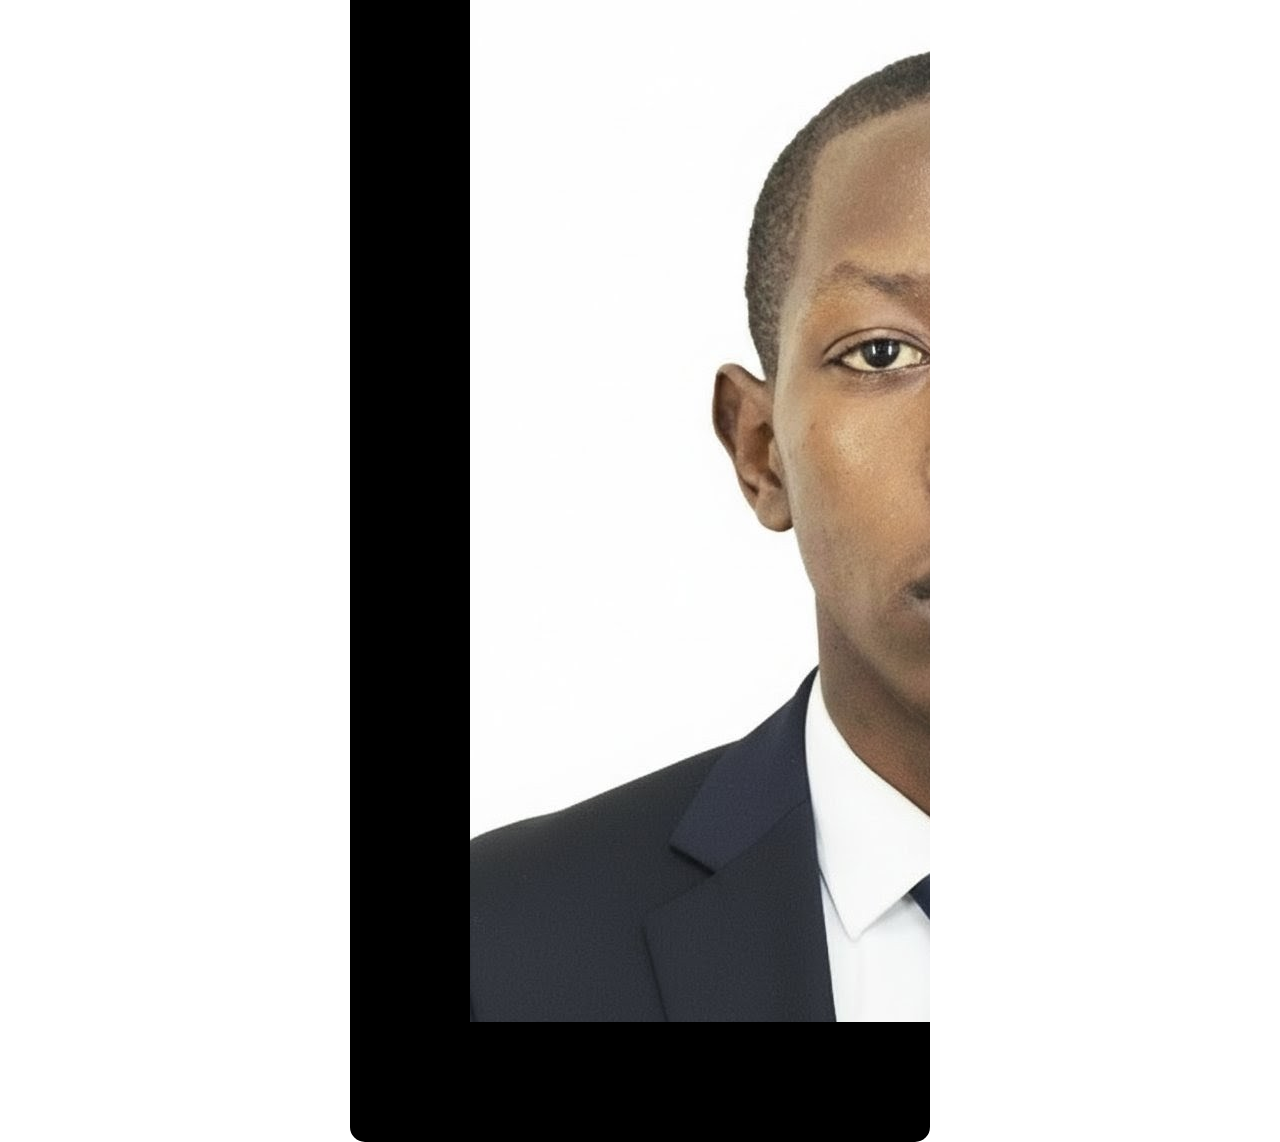
==== Business card/index.html @ 74e13b11 "// committed today" ====
<!DOCTYPE html>
<html>
<head>
    <link rel="stylesheet" type="text/css" href="style.css">
</head>

<body>
    <section class="card">
        <div class="image">
            <img src="Images/Image 1.jpeg" alt="image">
    <h1>Jerome Cyiza</h1>
    <p>Junior Developer</p>
    <p>The gym student</p>

<div class="button">
  <button class="email">Email</button>
  <button class="LinkedIn">LinkedIn</button>

<div class="about">
    <h2>about</h2>
    <p>I am a business management student with a strong interest in leadership, entrepreneurship, and software development. I am passionate about learning new skills, working in teams, and creating solutions that can make a positive impact in my community.</p>
</div>
  

    

</body>
</html>
---- Business card/style.css ----
* {
  margin: 0;
  padding: 40px;
  box-sizing: border-box
  font-family: Arial, sans-serif;

}

.card {
font-family: Arial, sans-serif;
  background-color: black;
  border-radius: 15px;
  max-width: 1000px;
  overflow: hidden;
  margin: 50px auto;
  width: 500px;
 

}

body {
  background-color:;
  display: flex;
  justify-content: center;
  align-items: center;
  height: 100vh;
  padding: 20px;
  
}

.image {

    display: flex;




}
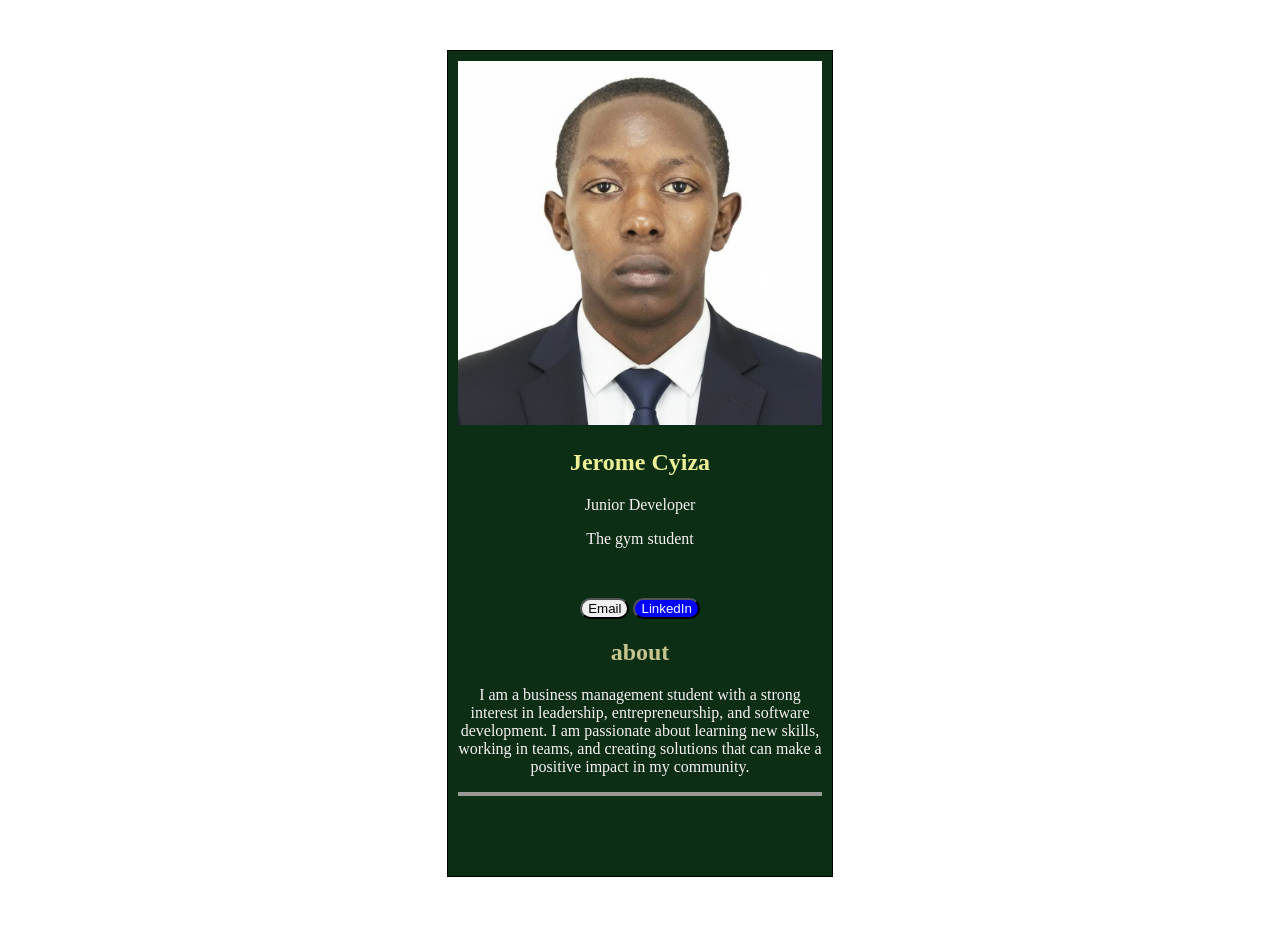
==== commit 9e28c972: "// committed" ====
--- a/Business card/index.html
+++ b/Business card/index.html
@@ -5,13 +5,12 @@
 </head>
 
 <body>
-    <section class="card">
+    <section id="card">
         <div class="image">
-            <img src="Images/Image 1.jpeg" alt="image">
+            <img src="Images/Image 1.jpeg" alt="image" width="100%">
     <h1>Jerome Cyiza</h1>
     <p>Junior Developer</p>
     <p>The gym student</p>
-
 <div class="button">
   <button class="email">Email</button>
   <button class="LinkedIn">LinkedIn</button>
@@ -20,7 +19,9 @@
     <h2>about</h2>
     <p>I am a business management student with a strong interest in leadership, entrepreneurship, and software development. I am passionate about learning new skills, working in teams, and creating solutions that can make a positive impact in my community.</p>
 </div>
-  
+  <footer class="footer">
+
+  </footer>
 
     
 
--- a/Business card/style.css
+++ b/Business card/style.css
@@ -1,38 +1,77 @@
-* {
-  margin: 0;
-  padding: 40px;
-  box-sizing: border-box
-  font-family: Arial, sans-serif;
+
+body {
+  border: black solid 1px;
+  width: 30%;
+  margin: 50px auto;
+  background-color: transparent;
 
 }
 
-.card {
-font-family: Arial, sans-serif;
-  background-color: black;
-  border-radius: 15px;
-  max-width: 1000px;
-  overflow: hidden;
+#image {
+  border-radius: 20%;
+}
+
+h1, p, h2, p {
+  text-align: center;
+  color: rgb(248, 242, 242);
+}
+
+h1 {
+  font-family: 'Arial Narrow', Arial, sans-serif;
+}
+
+.button {
+  text-align: center;
   margin: 50px auto;
-  width: 500px;
- 
+  color: white;
 
 }
 
-body {
-  background-color:;
-  display: flex;
-  justify-content: center;
-  align-items: center;
-  height: 100vh;
-  padding: 20px;
+.LinkedIn {
+  background-color: blue;
+}
+
+.email {
+  color: black;
+}
+
+#card {
+  background-color: rgb(11, 46, 20);
+  color: rgb(255, 255, 255);
+  border-radius:;
+  overflow: hidden;
+  text-align: center;
+  padding-bottom: 20px;
+  border: 10px rgb(11, 46, 20) solid;
+}
+
+button {
+  border-radius: 20px;
+  color: white
   
 }
 
-.image {
 
-    display: flex;
+p {
+  font-family: colona 'Gill Sans', 'Gill Sans MT', Calibri, 'Trebuchet MS', sans-serif;
+}
 
-
-
+h1 {
+  font-family: 'Times New Roman', Times, serif;
+  color: #eef097;
 
 }
+
+footer {
+  font-size: 11px;
+  color: #999;
+  margin-top: 10px;
+  border: 2px solid;
+  background-color: black !important;
+  
+}
+
+h2 {
+  font-family: Cambria, Cochin, Georgia, Times, 'Times New Roman', serif;
+  color: rgb(199, 195, 142);
+}
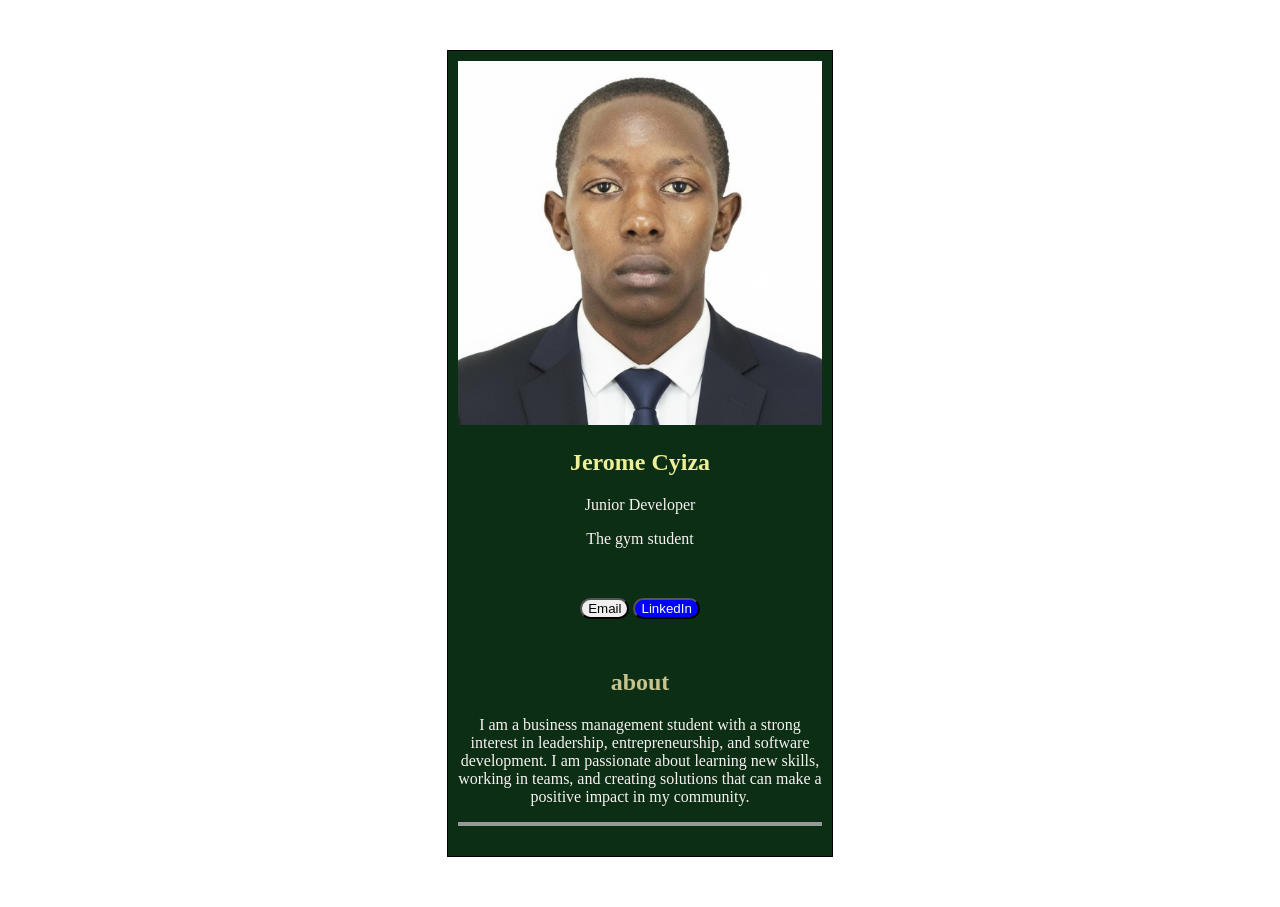
==== commit 2c1f962c: "// linkedIn button" ====
--- a/Business card/index.html
+++ b/Business card/index.html
@@ -13,7 +13,8 @@
     <p>The gym student</p>
 <div class="button">
   <button class="email">Email</button>
-  <button class="LinkedIn">LinkedIn</button>
+  <button class="LinkedIn" onclick="window.open('https://www.linkedin.com/in/cyiza-jerome-59924b285/', '_blank')">LinkedIn</button>
+</div>
 
 <div class="about">
     <h2>about</h2>
--- a/Business card/style.css
+++ b/Business card/style.css
@@ -43,6 +43,7 @@
   text-align: center;
   padding-bottom: 20px;
   border: 10px rgb(11, 46, 20) solid;
+  display: flex;
 }
 
 button {
@@ -67,7 +68,7 @@
   color: #999;
   margin-top: 10px;
   border: 2px solid;
-  background-color: black !important;
+  background-color: black;
   
 }
 
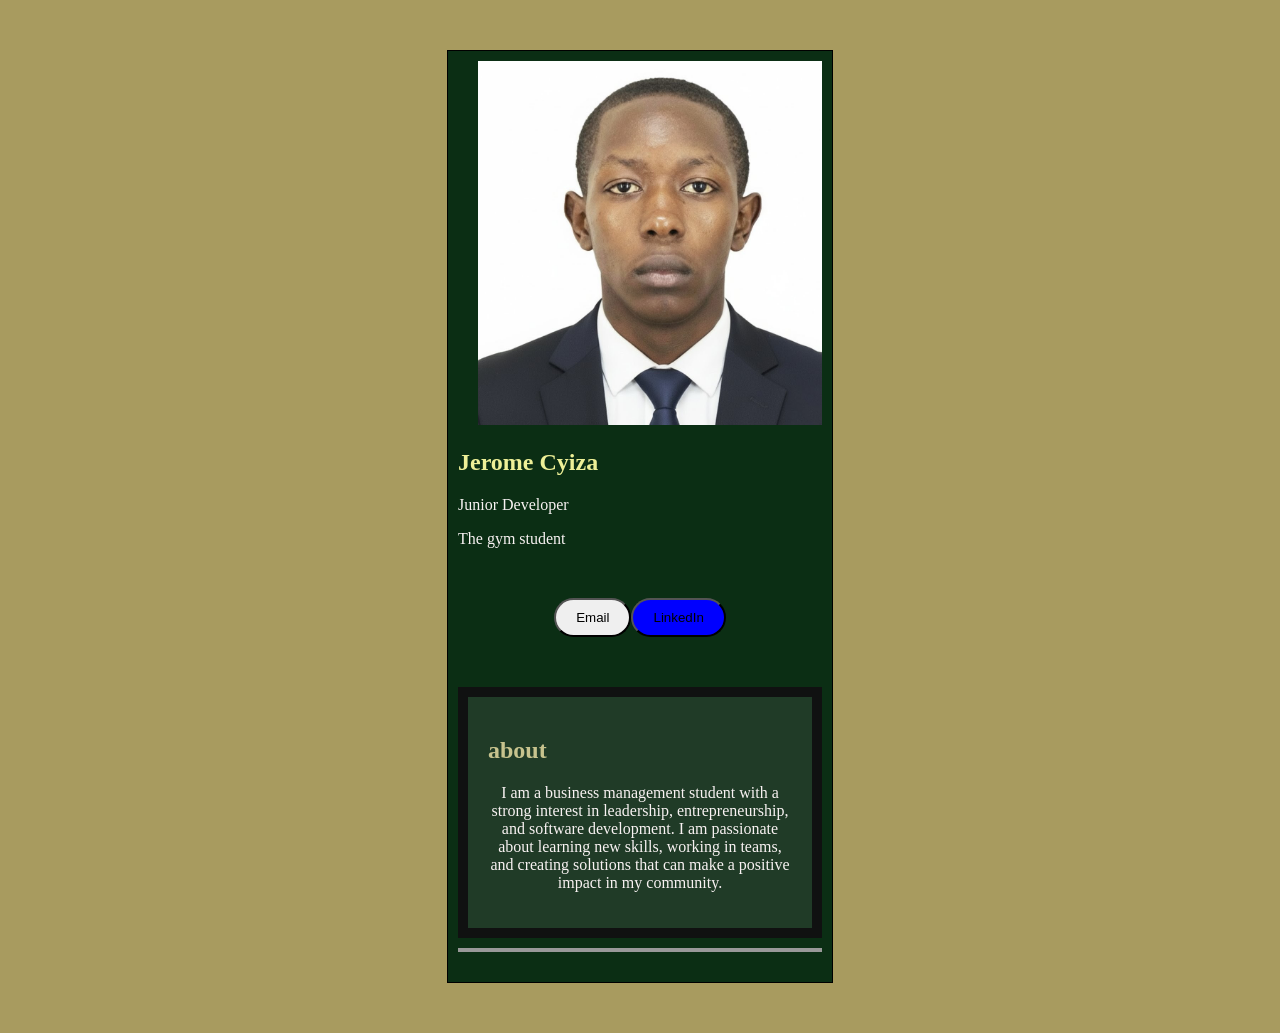
==== commit 251686c3: "// CSS committed" ====
--- a/Business card/index.html
+++ b/Business card/index.html
@@ -8,9 +8,12 @@
     <section id="card">
         <div class="image">
             <img src="Images/Image 1.jpeg" alt="image" width="100%">
-    <h1>Jerome Cyiza</h1>
-    <p>Junior Developer</p>
-    <p>The gym student</p>
+        </div>
+    <div class="content">
+        <h1>Jerome Cyiza</h1>
+        <p>Junior Developer</p>
+        <p>The gym student</p>
+    </div>
 <div class="button">
   <button class="email">Email</button>
   <button class="LinkedIn" onclick="window.open('https://www.linkedin.com/in/cyiza-jerome-59924b285/', '_blank')">LinkedIn</button>
--- a/Business card/style.css
+++ b/Business card/style.css
@@ -1,19 +1,37 @@
-
+* {
+  
+}
 body {
   border: black solid 1px;
   width: 30%;
   margin: 50px auto;
-  background-color: transparent;
+  background-color: rgb(168, 155, 95);
+  display: flex;
+  flex-direction: column;
+  align-items: center;
+  position: relative;
 
 }
 
-#image {
-  border-radius: 20%;
+.image {
+  align-items: center;
+  padding: 20px;
+ 
+  display: flex;
+  justify-content: center;
+  height: 200px;
+  width: 200px;
+  position: relative;
+  display: inline;
+  
 }
 
 h1, p, h2, p {
   text-align: center;
   color: rgb(248, 242, 242);
+  display: block;
+  position: relative;
+  display: flex;
 }
 
 h1 {
@@ -24,6 +42,10 @@
   text-align: center;
   margin: 50px auto;
   color: white;
+  display: flex;
+  justify-content: center;
+  align-items: center;
+  position: relative
 
 }
 
@@ -43,12 +65,17 @@
   text-align: center;
   padding-bottom: 20px;
   border: 10px rgb(11, 46, 20) solid;
-  display: flex;
+  position: relative;
+  
+  
+
 }
 
 button {
   border-radius: 20px;
   color: white
+  display: inline-block;
+  padding: 10px 20px;
   
 }
 
@@ -75,4 +102,25 @@
 h2 {
   font-family: Cambria, Cochin, Georgia, Times, 'Times New Roman', serif;
   color: rgb(199, 195, 142);
+}
+
+.about {
+  background-color: rgb(11, 46, 20);
+  color: rgb(255, 255, 255);
+  border-radius:;
+  overflow: hidden;
+  text-align: center;
+  padding-bottom: 20px;
+  border: 10px rgb(16, 17, 17) solid;
+  background-color: rgb(32, 59, 39);
+  padding: 20px;
+}
+
+.contact {
+  background-color: rgb(232, 245, 235);
+  padding-bottom: 20px;
+  border: 5px rgb(237, 240, 240) solid;
+  background-color: rgb(32, 59, 39);
+  position: relative;
+
 }
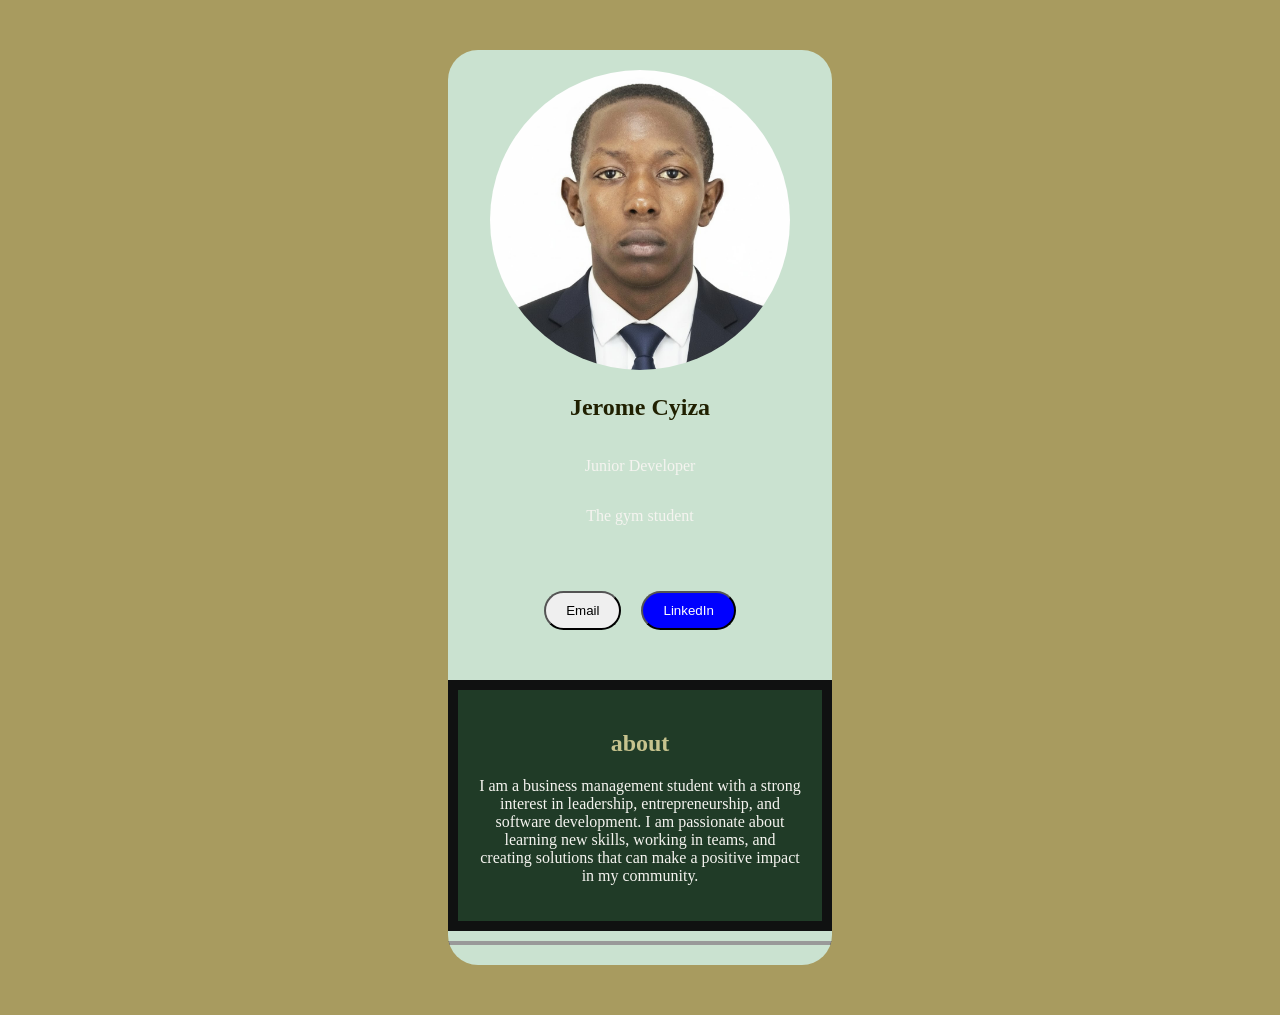
==== commit 13e31c1c: "Css update" ====
--- a/Business card/index.html
+++ b/Business card/index.html
@@ -7,7 +7,7 @@
 <body>
     <section id="card">
         <div class="image">
-            <img src="Images/Image 1.jpeg" alt="image" width="100%">
+            <img src="Images/Image 1.jpeg" alt="image" width="300px" height="300px" style="border-radius: 50%;">
         </div>
     <div class="content">
         <h1>Jerome Cyiza</h1>
--- a/Business card/style.css
+++ b/Business card/style.css
@@ -2,36 +2,37 @@
   
 }
 body {
-  border: black solid 1px;
   width: 30%;
   margin: 50px auto;
   background-color: rgb(168, 155, 95);
   display: flex;
-  flex-direction: column;
   align-items: center;
-  position: relative;
+  position: flex;
+  
 
 }
 
 .image {
   align-items: center;
   padding: 20px;
- 
   display: flex;
   justify-content: center;
   height: 200px;
   width: 200px;
   position: relative;
   display: inline;
+  Border-radius: 50px;
   
 }
 
 h1, p, h2, p {
   text-align: center;
-  color: rgb(248, 242, 242);
+  color: rgb(245, 244, 240);
   display: block;
   position: relative;
   display: flex;
+  justify-content: center;
+  
 }
 
 h1 {
@@ -44,29 +45,29 @@
   color: white;
   display: flex;
   justify-content: center;
-  align-items: center;
-  position: relative
+  gap: 20px;
 
 }
 
 .LinkedIn {
   background-color: blue;
+  color: white;
 }
 
 .email {
   color: black;
+  
 }
 
 #card {
-  background-color: rgb(11, 46, 20);
-  color: rgb(255, 255, 255);
-  border-radius:;
+  background-color: rgb(202, 226, 208);
+  color: rgb(12, 10, 10);
   overflow: hidden;
   text-align: center;
   padding-bottom: 20px;
-  border: 10px rgb(11, 46, 20) solid;
   position: relative;
-  
+  border-radius: 30px;
+  padding-top: 20px;
   
 
 }
@@ -86,7 +87,7 @@
 
 h1 {
   font-family: 'Times New Roman', Times, serif;
-  color: #eef097;
+  color: #202001;
 
 }
 
@@ -122,5 +123,15 @@
   border: 5px rgb(237, 240, 240) solid;
   background-color: rgb(32, 59, 39);
   position: relative;
+  text-align: center;
+  justify-content: center;
 
+}
+
+.content {
+  display: flex;
+  flex-direction: column;
+  align-items: center;
+  justify-content: center;
+  color: black !important;
 }
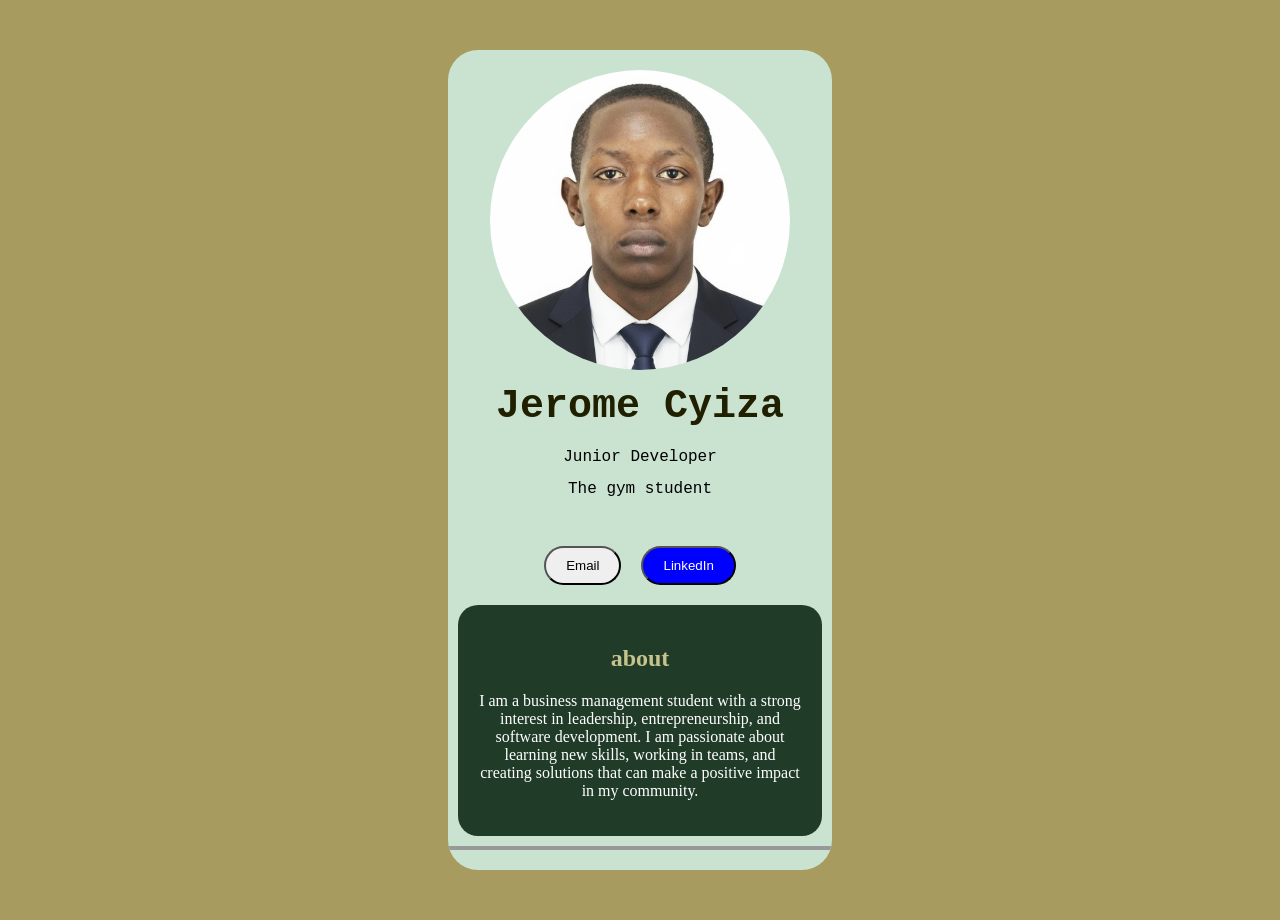
==== commit b2e8485b: "//committed" ====
--- a/Business card/index.html
+++ b/Business card/index.html
@@ -2,6 +2,7 @@
 <html>
 <head>
     <link rel="stylesheet" type="text/css" href="style.css">
+    <script type="text/javascript" src="BS.Js"></script>
 </head>
 
 <body>
--- a/Business card/style.css
+++ b/Business card/style.css
@@ -22,18 +22,11 @@
   position: relative;
   display: inline;
   Border-radius: 50px;
+  font-family: bradley hand, cursive;
   
 }
 
-h1, p, h2, p {
-  text-align: center;
-  color: rgb(245, 244, 240);
-  display: block;
-  position: relative;
-  display: flex;
-  justify-content: center;
-  
-}
+
 
 h1 {
   font-family: 'Arial Narrow', Arial, sans-serif;
@@ -41,7 +34,7 @@
 
 .button {
   text-align: center;
-  margin: 50px auto;
+  margin: 20px auto;
   color: white;
   display: flex;
   justify-content: center;
@@ -68,6 +61,7 @@
   position: relative;
   border-radius: 30px;
   padding-top: 20px;
+  transition: cubic-bezier(0.165, 0.84, 0.44, 1);
   
 
 }
@@ -77,6 +71,8 @@
   color: white
   display: inline-block;
   padding: 10px 20px;
+  margin-top: 20px;
+
   
 }
 
@@ -86,8 +82,9 @@
 }
 
 h1 {
-  font-family: 'Times New Roman', Times, serif;
+  font-family: 'Courier New', Courier, monospace;
   color: #202001;
+  font-size: 40px;
 
 }
 
@@ -96,7 +93,7 @@
   color: #999;
   margin-top: 10px;
   border: 2px solid;
-  background-color: black;
+ 
   
 }
 
@@ -106,13 +103,13 @@
 }
 
 .about {
-  background-color: rgb(11, 46, 20);
+  
   color: rgb(255, 255, 255);
-  border-radius:;
+  border-radius: 20px;
   overflow: hidden;
   text-align: center;
   padding-bottom: 20px;
-  border: 10px rgb(16, 17, 17) solid;
+  margin: 10px;
   background-color: rgb(32, 59, 39);
   padding: 20px;
 }
@@ -132,6 +129,8 @@
   display: flex;
   flex-direction: column;
   align-items: center;
-  justify-content: center;
   color: black !important;
+  font-family: 'Courier New', Courier, monospace;
+  padding: none;
+  line-height: 0.5px;
 }
